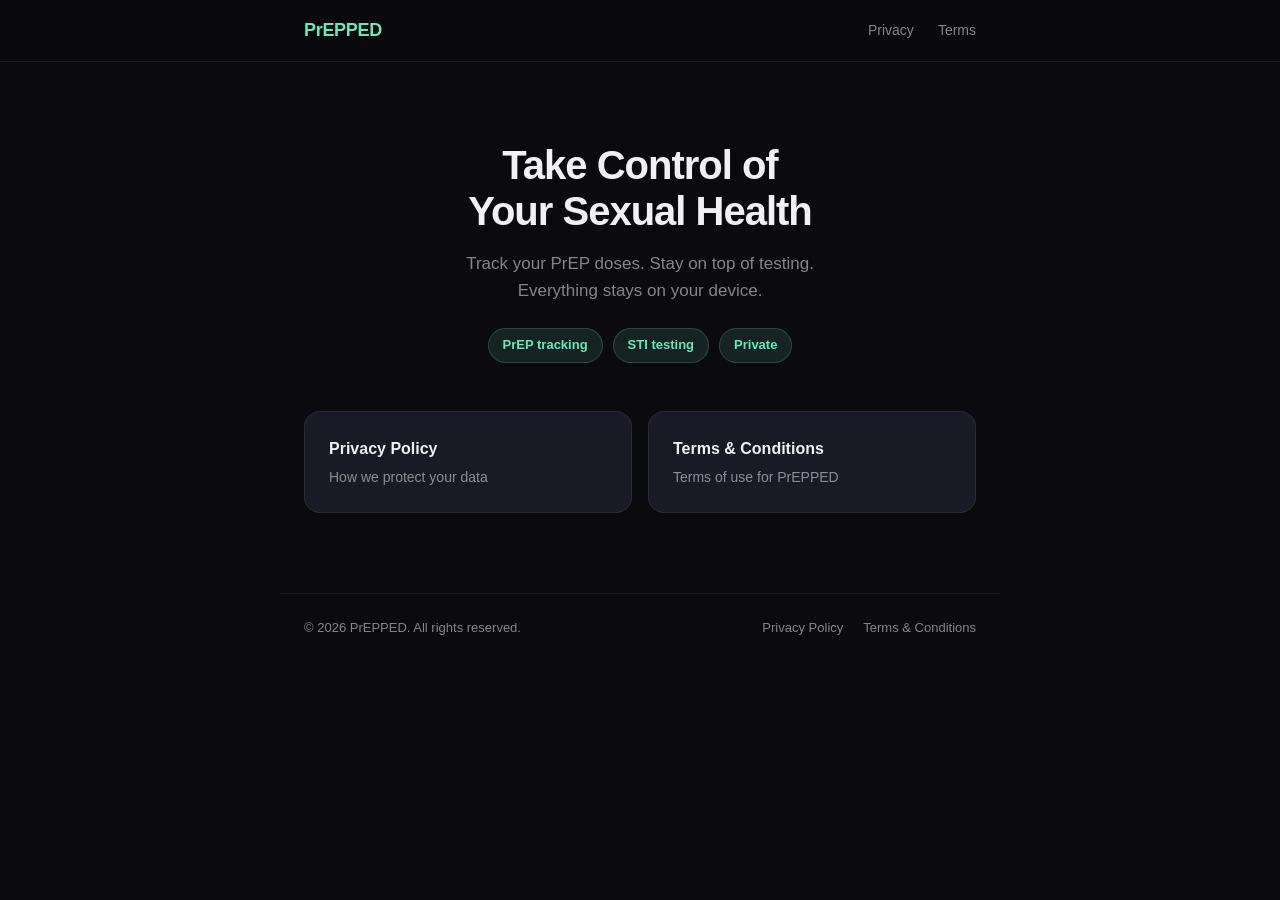
==== index.html @ 8a3d80e8 "Initial website: landing page, privacy policy, and terms Static site for getpreppedapp.com hosted on" ====
<!DOCTYPE html>
<html lang="en">
<head>
    <meta charset="UTF-8">
    <meta name="viewport" content="width=device-width, initial-scale=1.0">
    <title>PrEPPED — Take Control of Your Sexual Health</title>
    <meta name="description" content="PrEPPED helps you track PrEP doses, STI testing, and sexual health — all private, all on your device.">
    <link rel="stylesheet" href="style.css">
</head>
<body>
    <nav>
        <div class="nav-inner">
            <a href="/" class="logo">PrEPPED</a>
            <div class="nav-links">
                <a href="/privacy">Privacy</a>
                <a href="/terms">Terms</a>
            </div>
        </div>
    </nav>

    <main>
        <section class="hero">
            <h1>Take Control of<br>Your Sexual Health</h1>
            <p class="subtitle">Track your PrEP doses. Stay on top of testing. Everything stays on your device.</p>
            <div class="chips">
                <span class="chip">PrEP tracking</span>
                <span class="chip">STI testing</span>
                <span class="chip">Private</span>
            </div>
        </section>

        <section class="links-section">
            <a href="/privacy" class="card-link">
                <h3>Privacy Policy</h3>
                <p>How we protect your data</p>
            </a>
            <a href="/terms" class="card-link">
                <h3>Terms &amp; Conditions</h3>
                <p>Terms of use for PrEPPED</p>
            </a>
        </section>
    </main>

    <footer>
        <p>&copy; 2026 PrEPPED. All rights reserved.</p>
        <div class="footer-links">
            <a href="/privacy">Privacy Policy</a>
            <a href="/terms">Terms &amp; Conditions</a>
        </div>
    </footer>
</body>
</html>
---- style.css ----
* {
    margin: 0;
    padding: 0;
    box-sizing: border-box;
}

:root {
    --bg: #0a0a0f;
    --surface: #12121a;
    --card: #1a1a26;
    --border: rgba(255, 255, 255, 0.08);
    --text: #f0f0f5;
    --text-secondary: rgba(255, 255, 255, 0.5);
    --accent: #6ee7b7;
    --accent-dim: rgba(110, 231, 183, 0.12);
}

body {
    font-family: -apple-system, BlinkMacSystemFont, 'SF Pro Text', 'Helvetica Neue', sans-serif;
    background: var(--bg);
    color: var(--text);
    line-height: 1.6;
    -webkit-font-smoothing: antialiased;
}

/* Nav */
nav {
    position: sticky;
    top: 0;
    background: rgba(10, 10, 15, 0.85);
    backdrop-filter: blur(20px);
    -webkit-backdrop-filter: blur(20px);
    border-bottom: 1px solid var(--border);
    z-index: 100;
}

.nav-inner {
    max-width: 720px;
    margin: 0 auto;
    padding: 16px 24px;
    display: flex;
    align-items: center;
    justify-content: space-between;
}

.logo {
    font-size: 18px;
    font-weight: 700;
    color: var(--accent);
    text-decoration: none;
    letter-spacing: -0.3px;
}

.nav-links {
    display: flex;
    gap: 24px;
}

.nav-links a {
    color: var(--text-secondary);
    text-decoration: none;
    font-size: 14px;
    font-weight: 500;
    transition: color 0.2s;
}

.nav-links a:hover {
    color: var(--text);
}

/* Main */
main {
    max-width: 720px;
    margin: 0 auto;
    padding: 0 24px;
}

/* Hero */
.hero {
    padding: 80px 0 48px;
    text-align: center;
}

.hero h1 {
    font-size: 40px;
    font-weight: 800;
    line-height: 1.15;
    letter-spacing: -1px;
    margin-bottom: 16px;
}

.subtitle {
    font-size: 17px;
    color: var(--text-secondary);
    max-width: 420px;
    margin: 0 auto 24px;
}

.chips {
    display: flex;
    gap: 10px;
    justify-content: center;
    flex-wrap: wrap;
}

.chip {
    font-size: 13px;
    font-weight: 600;
    color: var(--accent);
    background: var(--accent-dim);
    padding: 6px 14px;
    border-radius: 100px;
    border: 1px solid rgba(110, 231, 183, 0.2);
}

/* Links section */
.links-section {
    display: grid;
    grid-template-columns: 1fr 1fr;
    gap: 16px;
    padding-bottom: 80px;
}

.card-link {
    display: block;
    text-decoration: none;
    padding: 24px;
    background: var(--card);
    border: 1px solid var(--border);
    border-radius: 16px;
    transition: border-color 0.2s, transform 0.2s;
}

.card-link:hover {
    border-color: rgba(255, 255, 255, 0.15);
    transform: translateY(-2px);
}

.card-link h3 {
    font-size: 16px;
    font-weight: 700;
    color: var(--text);
    margin-bottom: 4px;
}

.card-link p {
    font-size: 14px;
    color: var(--text-secondary);
}

/* Legal page */
.legal {
    padding: 48px 0 80px;
}

.legal h1 {
    font-size: 32px;
    font-weight: 800;
    margin-bottom: 8px;
    letter-spacing: -0.5px;
}

.legal .effective-date {
    font-size: 14px;
    color: var(--text-secondary);
    margin-bottom: 40px;
}

.legal h2 {
    font-size: 20px;
    font-weight: 700;
    margin-top: 36px;
    margin-bottom: 12px;
    color: var(--text);
}

.legal p, .legal li {
    color: var(--text-secondary);
    font-size: 15px;
    line-height: 1.7;
    margin-bottom: 12px;
}

.legal ul {
    padding-left: 20px;
    margin-bottom: 12px;
}

.legal li {
    margin-bottom: 6px;
}

.legal a {
    color: var(--accent);
    text-decoration: none;
}

.legal a:hover {
    text-decoration: underline;
}

/* Footer */
footer {
    max-width: 720px;
    margin: 0 auto;
    padding: 24px;
    border-top: 1px solid var(--border);
    display: flex;
    justify-content: space-between;
    align-items: center;
    flex-wrap: wrap;
    gap: 12px;
}

footer p {
    font-size: 13px;
    color: var(--text-secondary);
}

.footer-links {
    display: flex;
    gap: 20px;
}

.footer-links a {
    font-size: 13px;
    color: var(--text-secondary);
    text-decoration: none;
}

.footer-links a:hover {
    color: var(--text);
}

@media (max-width: 520px) {
    .hero h1 {
        font-size: 28px;
    }

    .links-section {
        grid-template-columns: 1fr;
    }

    footer {
        flex-direction: column;
        text-align: center;
    }
}
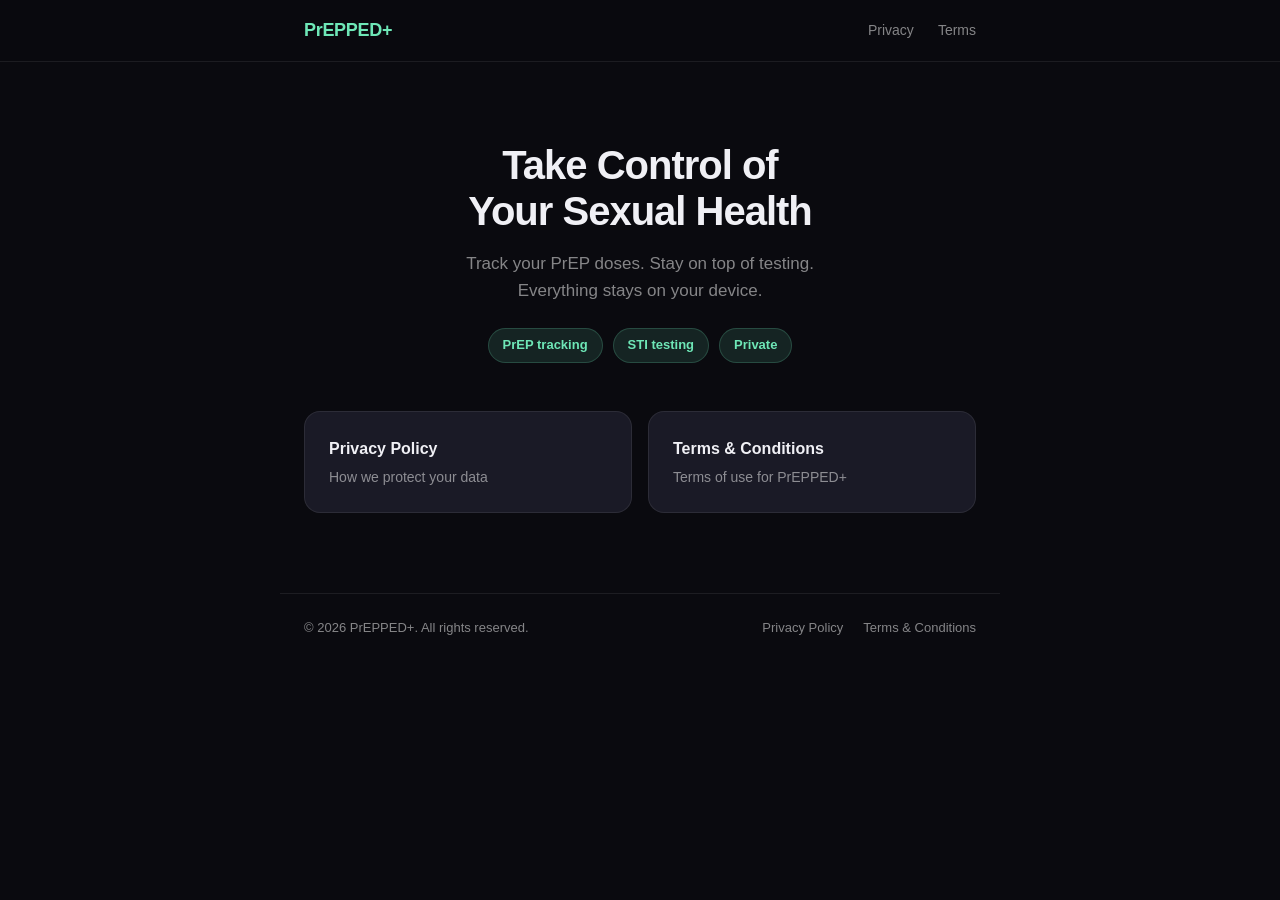
==== commit 025a69c2: "Rename to PrEPPED+, add anonymous partner notifications to privacy policy - Rename all instances of " ====
--- a/index.html
+++ b/index.html
@@ -3,17 +3,17 @@
 <head>
     <meta charset="UTF-8">
     <meta name="viewport" content="width=device-width, initial-scale=1.0">
-    <title>PrEPPED — Take Control of Your Sexual Health</title>
-    <meta name="description" content="PrEPPED helps you track PrEP doses, STI testing, and sexual health — all private, all on your device.">
+    <title>PrEPPED+ — Take Control of Your Sexual Health</title>
+    <meta name="description" content="PrEPPED+ helps you track PrEP doses, STI testing, and sexual health — all private, all on your device.">
     <link rel="stylesheet" href="style.css">
 </head>
 <body>
     <nav>
         <div class="nav-inner">
-            <a href="/" class="logo">PrEPPED</a>
+            <a href="/" class="logo">PrEPPED+</a>
             <div class="nav-links">
-                <a href="/privacy">Privacy</a>
-                <a href="/terms">Terms</a>
+                <a href="/privacy.html">Privacy</a>
+                <a href="/terms.html">Terms</a>
             </div>
         </div>
     </nav>
@@ -30,22 +30,22 @@
         </section>
 
         <section class="links-section">
-            <a href="/privacy" class="card-link">
+            <a href="/privacy.html" class="card-link">
                 <h3>Privacy Policy</h3>
                 <p>How we protect your data</p>
             </a>
-            <a href="/terms" class="card-link">
+            <a href="/terms.html" class="card-link">
                 <h3>Terms &amp; Conditions</h3>
-                <p>Terms of use for PrEPPED</p>
+                <p>Terms of use for PrEPPED+</p>
             </a>
         </section>
     </main>
 
     <footer>
-        <p>&copy; 2026 PrEPPED. All rights reserved.</p>
+        <p>&copy; 2026 PrEPPED+. All rights reserved.</p>
         <div class="footer-links">
-            <a href="/privacy">Privacy Policy</a>
-            <a href="/terms">Terms &amp; Conditions</a>
+            <a href="/privacy.html">Privacy Policy</a>
+            <a href="/terms.html">Terms &amp; Conditions</a>
         </div>
     </footer>
 </body>
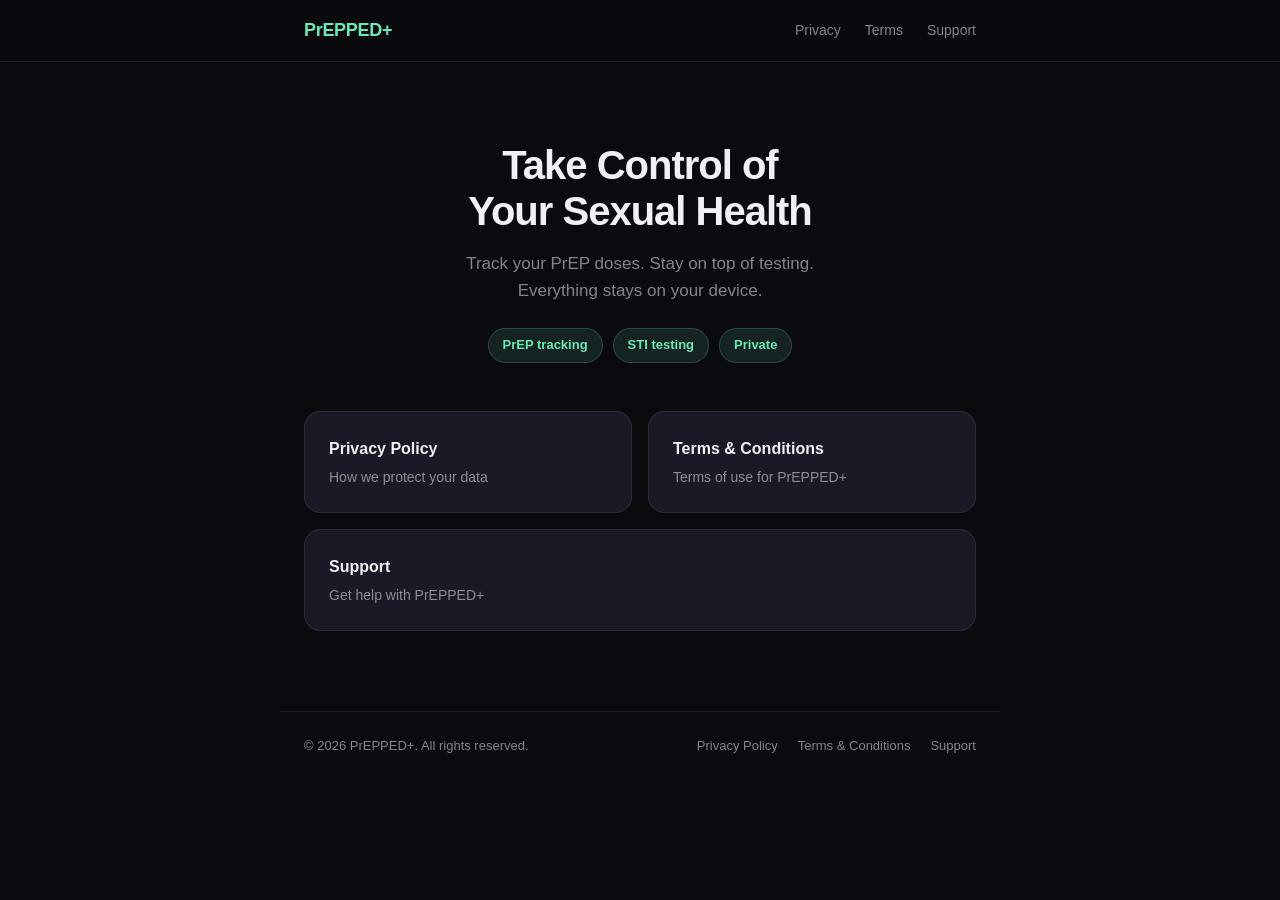
==== commit 890b86cb: "Add support page" ====
--- a/index.html
+++ b/index.html
@@ -14,6 +14,7 @@
             <div class="nav-links">
                 <a href="/privacy.html">Privacy</a>
                 <a href="/terms.html">Terms</a>
+                <a href="/support.html">Support</a>
             </div>
         </div>
     </nav>
@@ -38,6 +39,10 @@
                 <h3>Terms &amp; Conditions</h3>
                 <p>Terms of use for PrEPPED+</p>
             </a>
+            <a href="/support.html" class="card-link">
+                <h3>Support</h3>
+                <p>Get help with PrEPPED+</p>
+            </a>
         </section>
     </main>
 
@@ -46,6 +51,7 @@
         <div class="footer-links">
             <a href="/privacy.html">Privacy Policy</a>
             <a href="/terms.html">Terms &amp; Conditions</a>
+            <a href="/support.html">Support</a>
         </div>
     </footer>
 </body>
--- a/style.css
+++ b/style.css
@@ -199,6 +199,14 @@
     text-decoration: underline;
 }
 
+.legal h3.faq-question {
+    font-size: 16px;
+    font-weight: 700;
+    color: var(--text);
+    margin-top: 24px;
+    margin-bottom: 8px;
+}
+
 /* Footer */
 footer {
     max-width: 720px;
@@ -232,6 +240,10 @@
     color: var(--text);
 }
 
+.links-section .card-link:last-child:nth-child(odd) {
+    grid-column: 1 / -1;
+}
+
 @media (max-width: 520px) {
     .hero h1 {
         font-size: 28px;
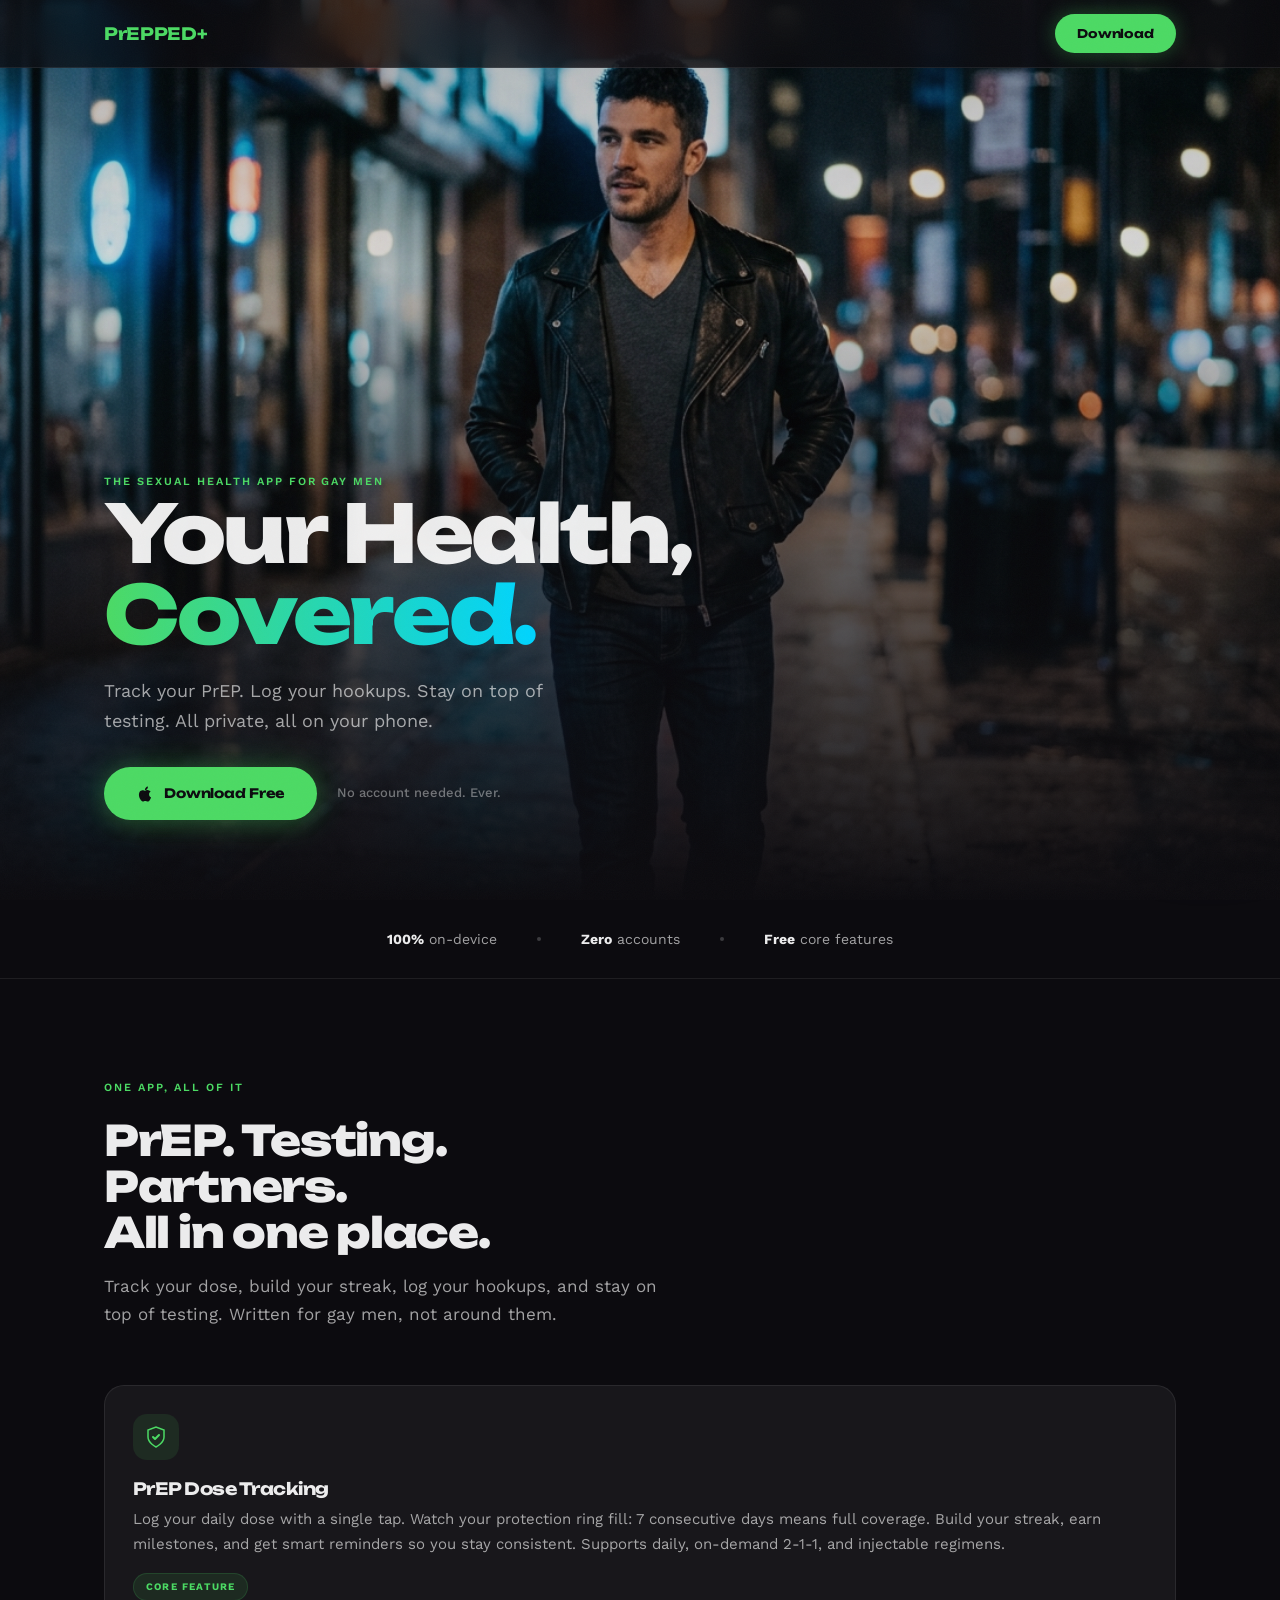
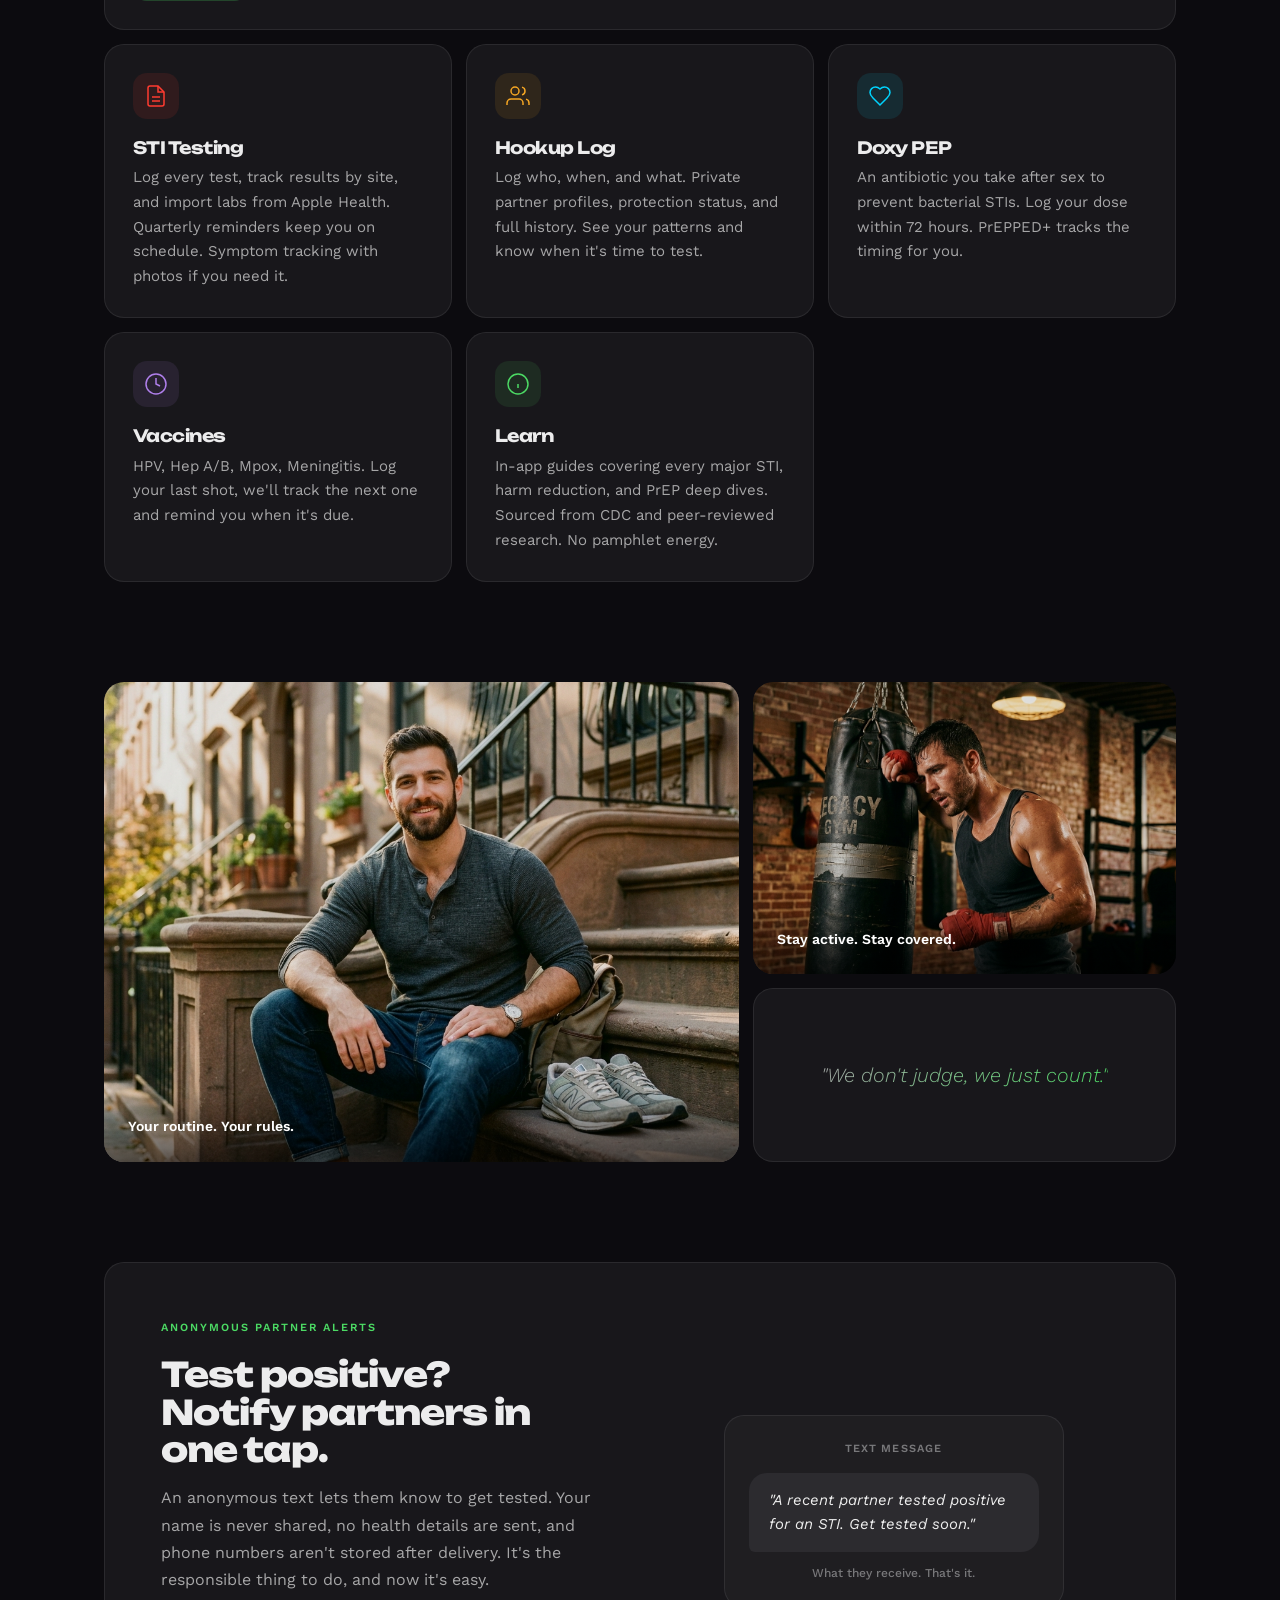
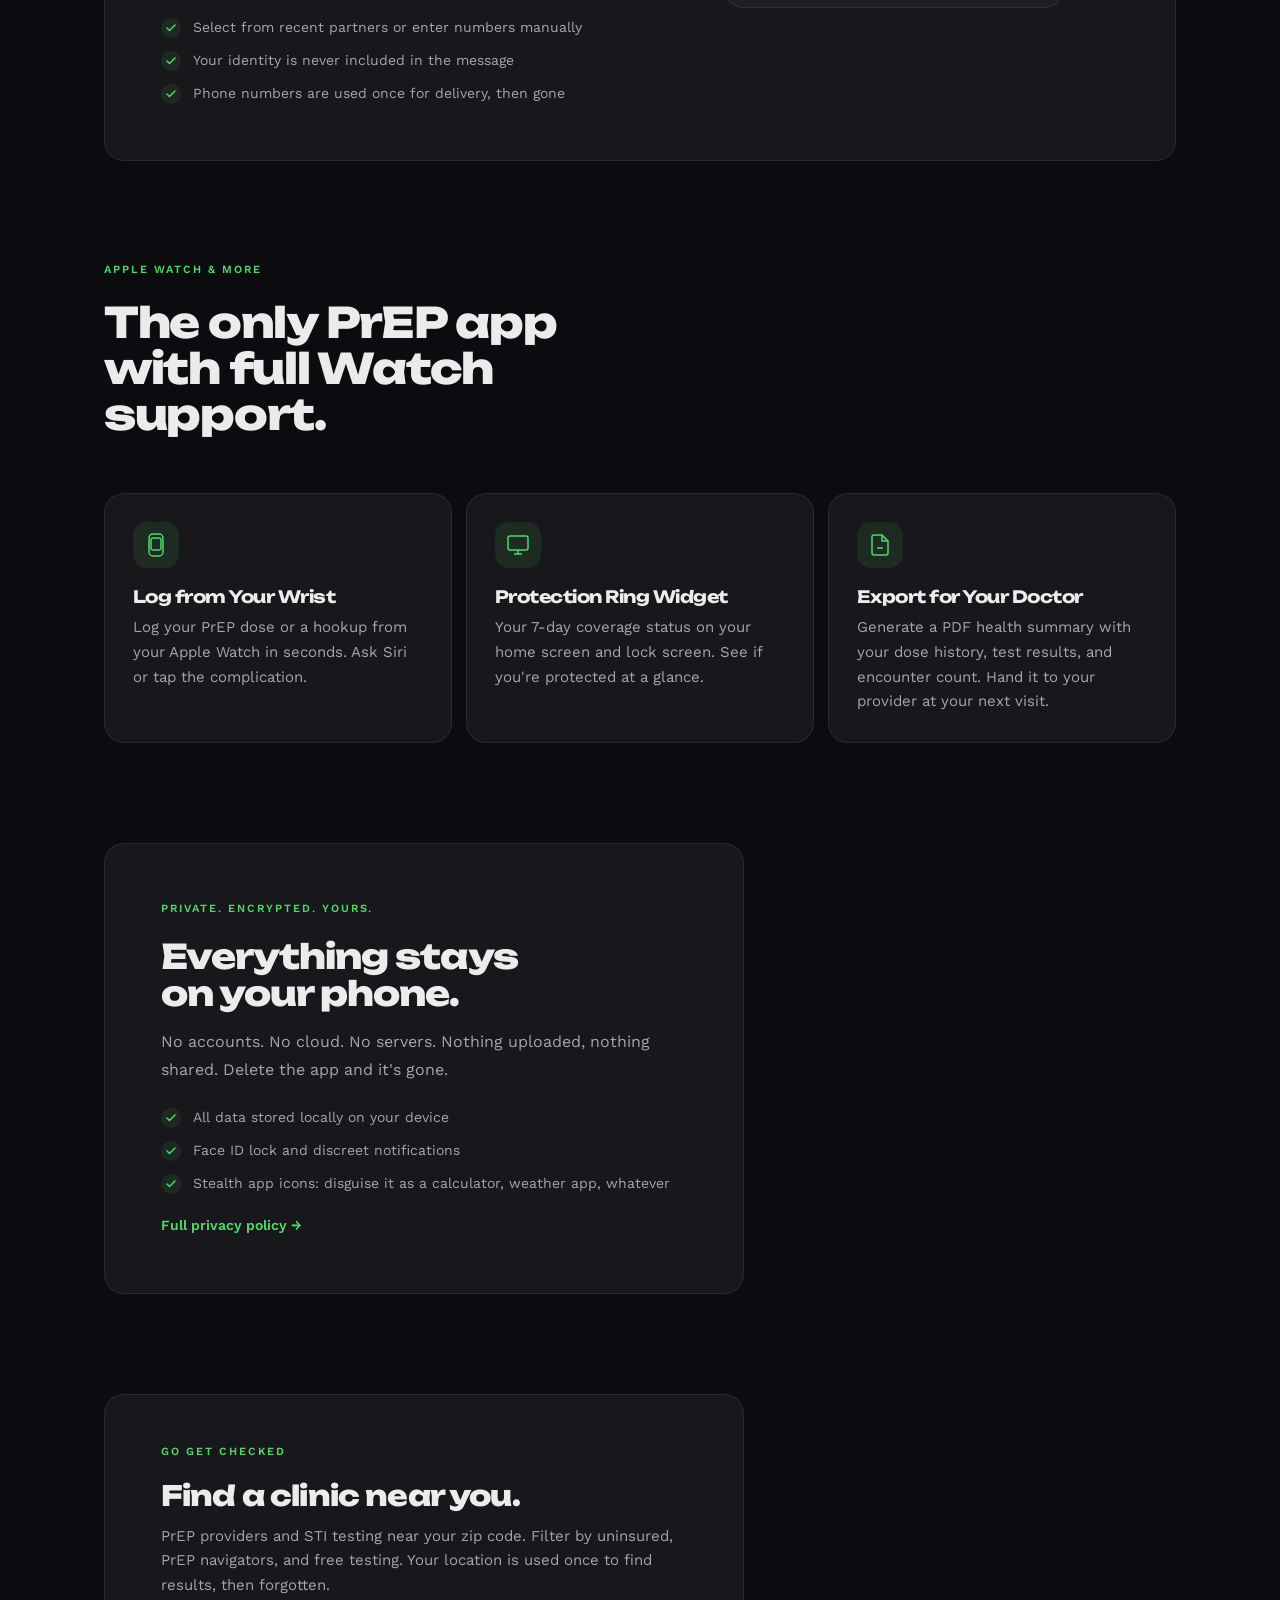
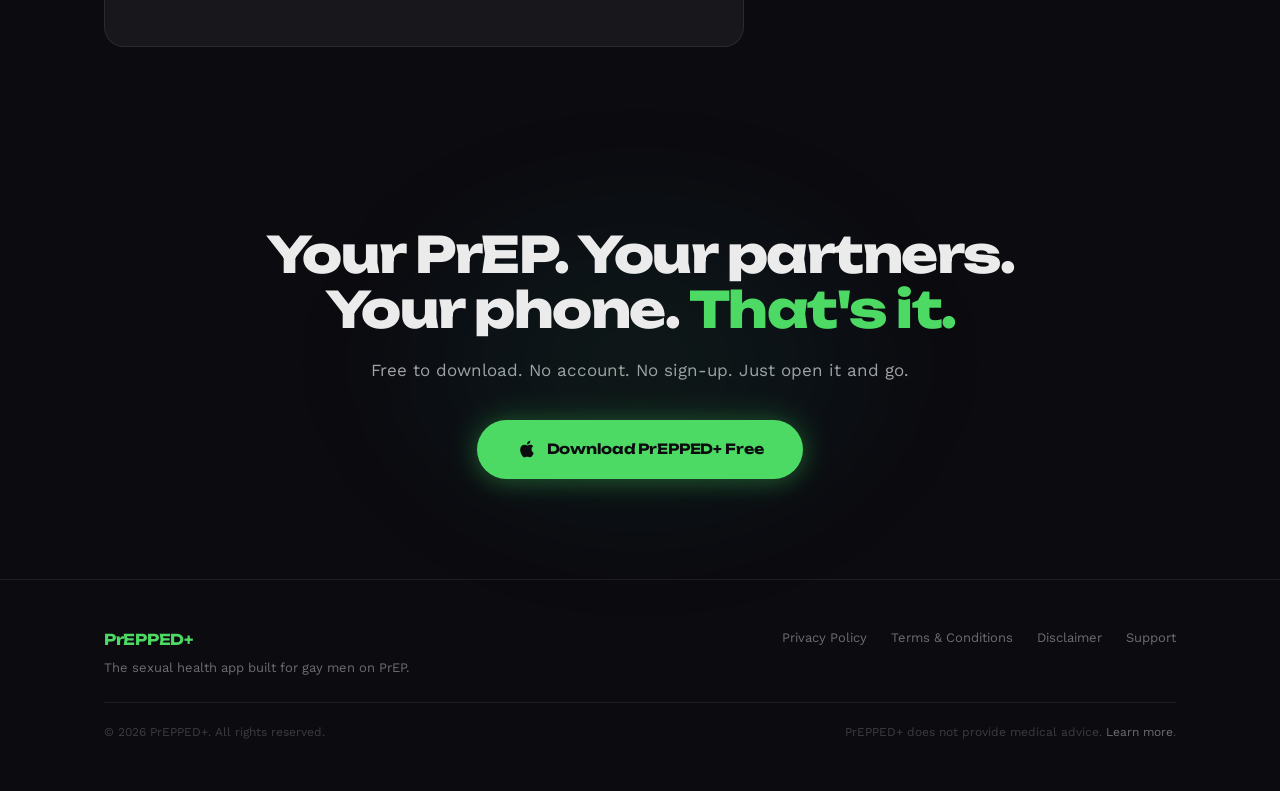
==== commit 4f42521e: "Redesign website with editorial layout, hero imagery, and visual effects - Full-bleed hero with gene" ====
--- a/index.html
+++ b/index.html
@@ -3,56 +3,311 @@
 <head>
     <meta charset="UTF-8">
     <meta name="viewport" content="width=device-width, initial-scale=1.0">
-    <title>PrEPPED+ — Take Control of Your Sexual Health</title>
-    <meta name="description" content="PrEPPED+ helps you track PrEP doses, STI testing, and sexual health — all private, all on your device.">
+    <title>PrEPPED+ — Your Health, Covered</title>
+    <meta name="description" content="PrEPPED+ is the sexual health app built for gay men. Track your PrEP, log your hookups, get tested on schedule. All private, all on your phone.">
+    <meta name="theme-color" content="#0F0E11">
+    <link rel="preconnect" href="https://fonts.googleapis.com">
+    <link rel="preconnect" href="https://fonts.gstatic.com" crossorigin>
+    <link href="https://fonts.googleapis.com/css2?family=Unbounded:wght@400;700;800&family=Work+Sans:ital,wght@0,300;0,400;0,500;0,600;0,700;1,400&display=swap" rel="stylesheet">
     <link rel="stylesheet" href="style.css">
 </head>
 <body>
+
     <nav>
         <div class="nav-inner">
             <a href="/" class="logo">PrEPPED+</a>
-            <div class="nav-links">
-                <a href="/privacy.html">Privacy</a>
-                <a href="/terms.html">Terms</a>
-                <a href="/support.html">Support</a>
-            </div>
+            <a href="#" class="nav-cta">Download</a>
+            <button class="mobile-menu-btn" aria-label="Menu">
+                <span></span><span></span>
+            </button>
         </div>
     </nav>
 
+    <!-- Ambient orbs -->
+    <div class="orb orb--1"></div>
+    <div class="orb orb--2"></div>
+    <div class="orb orb--3"></div>
+
     <main>
+
+        <!-- ====== HERO: Full-bleed photo with overlay ====== -->
         <section class="hero">
-            <h1>Take Control of<br>Your Sexual Health</h1>
-            <p class="subtitle">Track your PrEP doses. Stay on top of testing. Everything stays on your device.</p>
-            <div class="chips">
-                <span class="chip">PrEP tracking</span>
-                <span class="chip">STI testing</span>
-                <span class="chip">Private</span>
-            </div>
-        </section>
-
-        <section class="links-section">
-            <a href="/privacy.html" class="card-link">
-                <h3>Privacy Policy</h3>
-                <p>How we protect your data</p>
+            <div class="hero-photo">
+                <img src="images/hero-3.jpg" alt="Man walking confidently through the city at night" fetchpriority="high">
+            </div>
+            <div class="hero-overlay"></div>
+            <div class="hero-content" data-hero>
+                <span class="hero-eyebrow">THE SEXUAL HEALTH APP FOR GAY MEN</span>
+                <h1>Your Health,<br><span class="accent">Covered.</span></h1>
+                <p class="hero-sub">Track your PrEP. Log your hookups. Stay on top of testing. All private, all on your phone.</p>
+                <div class="hero-actions">
+                    <a href="#" class="btn-primary">
+                        <svg width="18" height="18" viewBox="0 0 24 24" fill="currentColor"><path d="M18.71 19.5c-.83 1.24-1.71 2.45-3.05 2.47-1.34.03-1.77-.79-3.29-.79-1.53 0-2 .77-3.27.82-1.31.05-2.3-1.32-3.14-2.53C4.25 17 2.94 12.45 4.7 9.39c.87-1.52 2.43-2.48 4.12-2.51 1.28-.02 2.5.87 3.29.87.78 0 2.26-1.07 3.8-.91.65.03 2.47.26 3.64 1.98-.09.06-2.17 1.28-2.15 3.81.03 3.02 2.65 4.03 2.68 4.04-.03.07-.42 1.44-1.38 2.83M13 3.5c.73-.83 1.94-1.46 2.94-1.5.13 1.17-.34 2.35-1.04 3.19-.69.85-1.83 1.51-2.95 1.42-.15-1.15.41-2.35 1.05-3.11z"/></svg>
+                        Download Free
+                    </a>
+                    <span class="hero-note">No account needed. Ever.</span>
+                </div>
+            </div>
+        </section>
+
+        <!-- ====== TRUST STRIP ====== -->
+        <section class="trust-strip" data-animate>
+            <div class="trust-inner">
+                <div class="trust-item">
+                    <strong>100%</strong> on-device
+                </div>
+                <div class="trust-sep"></div>
+                <div class="trust-item">
+                    <strong>Zero</strong> accounts
+                </div>
+                <div class="trust-sep"></div>
+                <div class="trust-item">
+                    <strong>Free</strong> core features
+                </div>
+            </div>
+        </section>
+
+        <!-- ====== FEATURES OVERVIEW ====== -->
+        <section class="features" data-animate>
+            <div class="section-intro">
+                <span class="eyebrow">ONE APP, ALL OF IT</span>
+                <h2>PrEP. Testing. Partners.<br>All in one place.</h2>
+                <p>Track your dose, build your streak, log your hookups, and stay on top of testing. Written for gay men, not around them.</p>
+            </div>
+            <div class="feature-grid">
+                <div class="f-card f-card--hero" data-animate>
+                    <div class="f-icon" style="--c: var(--green)">
+                        <svg width="24" height="24" viewBox="0 0 24 24" fill="none" stroke="currentColor" stroke-width="1.5"><path d="M12 22s8-4 8-10V5l-8-3-8 3v7c0 6 8 10 8 10z"/><path d="M9 12l2 2 4-4" stroke-width="2" stroke-linecap="round" stroke-linejoin="round"/></svg>
+                    </div>
+                    <h3>PrEP Dose Tracking</h3>
+                    <p>Log your daily dose with a single tap. Watch your protection ring fill: 7 consecutive days means full coverage. Build your streak, earn milestones, and get smart reminders so you stay consistent. Supports daily, on-demand 2-1-1, and injectable regimens.</p>
+                    <span class="f-badge">Core Feature</span>
+                </div>
+                <div class="f-card" data-animate>
+                    <div class="f-icon" style="--c: var(--red)">
+                        <svg width="24" height="24" viewBox="0 0 24 24" fill="none" stroke="currentColor" stroke-width="1.5"><path d="M14 2H6a2 2 0 0 0-2 2v16a2 2 0 0 0 2 2h12a2 2 0 0 0 2-2V8z"/><polyline points="14 2 14 8 20 8"/><line x1="16" y1="13" x2="8" y2="13"/><line x1="16" y1="17" x2="8" y2="17"/></svg>
+                    </div>
+                    <h3>STI Testing</h3>
+                    <p>Log every test, track results by site, and import labs from Apple Health. Quarterly reminders keep you on schedule. Symptom tracking with photos if you need it.</p>
+                </div>
+                <div class="f-card" data-animate>
+                    <div class="f-icon" style="--c: var(--amber)">
+                        <svg width="24" height="24" viewBox="0 0 24 24" fill="none" stroke="currentColor" stroke-width="1.5"><path d="M17 21v-2a4 4 0 0 0-4-4H5a4 4 0 0 0-4 4v2"/><circle cx="9" cy="7" r="4"/><path d="M23 21v-2a4 4 0 0 0-3-3.87"/><path d="M16 3.13a4 4 0 0 1 0 7.75"/></svg>
+                    </div>
+                    <h3>Hookup Log</h3>
+                    <p>Log who, when, and what. Private partner profiles, protection status, and full history. See your patterns and know when it's time to test.</p>
+                </div>
+                <div class="f-card" data-animate>
+                    <div class="f-icon" style="--c: var(--cyan)">
+                        <svg width="24" height="24" viewBox="0 0 24 24" fill="none" stroke="currentColor" stroke-width="1.5"><path d="M19 14c1.49-1.46 3-3.21 3-5.5A5.5 5.5 0 0 0 16.5 3c-1.76 0-3 .5-4.5 2-1.5-1.5-2.74-2-4.5-2A5.5 5.5 0 0 0 2 8.5c0 2.3 1.5 4.05 3 5.5l7 7Z"/></svg>
+                    </div>
+                    <h3>Doxy PEP</h3>
+                    <p>An antibiotic you take after sex to prevent bacterial STIs. Log your dose within 72 hours. PrEPPED+ tracks the timing for you.</p>
+                </div>
+                <div class="f-card" data-animate>
+                    <div class="f-icon" style="--c: var(--purple)">
+                        <svg width="24" height="24" viewBox="0 0 24 24" fill="none" stroke="currentColor" stroke-width="1.5"><circle cx="12" cy="12" r="10"/><path d="M12 6v6l4 2"/></svg>
+                    </div>
+                    <h3>Vaccines</h3>
+                    <p>HPV, Hep A/B, Mpox, Meningitis. Log your last shot, we'll track the next one and remind you when it's due.</p>
+                </div>
+                <div class="f-card" data-animate>
+                    <div class="f-icon" style="--c: var(--green)">
+                        <svg width="24" height="24" viewBox="0 0 24 24" fill="none" stroke="currentColor" stroke-width="1.5"><circle cx="12" cy="12" r="10"/><path d="M12 16v-4"/><path d="M12 8h.01"/></svg>
+                    </div>
+                    <h3>Learn</h3>
+                    <p>In-app guides covering every major STI, harm reduction, and PrEP deep dives. Sourced from CDC and peer-reviewed research. No pamphlet energy.</p>
+                </div>
+            </div>
+        </section>
+
+        <!-- ====== LIFESTYLE EDITORIAL BREAK ====== -->
+        <section class="editorial" data-animate>
+            <div class="editorial-grid">
+                <div class="editorial-photo editorial-photo--tall">
+                    <img src="images/hero-1.jpg" alt="Man sitting on brownstone steps in morning light" loading="lazy">
+                    <div class="editorial-caption">Your routine. Your rules.</div>
+                </div>
+                <div class="editorial-photo">
+                    <img src="images/hero-2.jpg" alt="Man training at a boxing gym" loading="lazy">
+                    <div class="editorial-caption">Stay active. Stay covered.</div>
+                </div>
+                <div class="editorial-pull">
+                    <blockquote>"We don't judge, we just count."</blockquote>
+                </div>
+            </div>
+        </section>
+
+        <!-- ====== PARTNER NOTIFICATIONS ====== -->
+        <section class="spotlight" data-animate>
+            <div class="spotlight-inner">
+                <div class="spotlight-text">
+                    <span class="eyebrow">ANONYMOUS PARTNER ALERTS</span>
+                    <h2>Test positive?<br>Notify partners in one tap.</h2>
+                    <p>An anonymous text lets them know to get tested. Your name is never shared, no health details are sent, and phone numbers aren't stored after delivery. It's the responsible thing to do, and now it's easy.</p>
+                    <ul class="check-list">
+                        <li>Select from recent partners or enter numbers manually</li>
+                        <li>Your identity is never included in the message</li>
+                        <li>Phone numbers are used once for delivery, then gone</li>
+                    </ul>
+                </div>
+                <div class="spotlight-visual">
+                    <div class="sms-mock">
+                        <div class="sms-header">Text Message</div>
+                        <div class="sms-bubble">
+                            "A recent partner tested positive for an STI. Get tested soon."
+                        </div>
+                        <div class="sms-footer">What they receive. That's it.</div>
+                    </div>
+                </div>
+            </div>
+        </section>
+
+
+        <!-- ====== APPLE WATCH + MORE ====== -->
+        <section class="extras" data-animate>
+            <div class="section-intro">
+                <span class="eyebrow">APPLE WATCH & MORE</span>
+                <h2>The only PrEP app<br>with full Watch support.</h2>
+            </div>
+            <div class="extras-grid">
+                <div class="f-card" data-animate>
+                    <div class="f-icon" style="--c: var(--green)">
+                        <svg width="24" height="24" viewBox="0 0 24 24" fill="none" stroke="currentColor" stroke-width="1.5"><rect x="5" y="1" width="14" height="22" rx="4"/><rect x="7" y="5" width="10" height="12" rx="2"/></svg>
+                    </div>
+                    <h3>Log from Your Wrist</h3>
+                    <p>Log your PrEP dose or a hookup from your Apple Watch in seconds. Ask Siri or tap the complication.</p>
+                </div>
+                <div class="f-card" data-animate>
+                    <div class="f-icon" style="--c: var(--green)">
+                        <svg width="24" height="24" viewBox="0 0 24 24" fill="none" stroke="currentColor" stroke-width="1.5"><rect x="2" y="3" width="20" height="14" rx="2"/><line x1="8" y1="21" x2="16" y2="21"/><line x1="12" y1="17" x2="12" y2="21"/></svg>
+                    </div>
+                    <h3>Protection Ring Widget</h3>
+                    <p>Your 7-day coverage status on your home screen and lock screen. See if you're protected at a glance.</p>
+                </div>
+                <div class="f-card" data-animate>
+                    <div class="f-icon" style="--c: var(--green)">
+                        <svg width="24" height="24" viewBox="0 0 24 24" fill="none" stroke="currentColor" stroke-width="1.5"><path d="M14 2H6a2 2 0 0 0-2 2v16a2 2 0 0 0 2 2h12a2 2 0 0 0 2-2V8z"/><polyline points="14 2 14 8 20 8"/><path d="M9 15h6"/></svg>
+                    </div>
+                    <h3>Export for Your Doctor</h3>
+                    <p>Generate a PDF health summary with your dose history, test results, and encounter count. Hand it to your provider at your next visit.</p>
+                </div>
+            </div>
+        </section>
+
+        <!-- ====== PRIVACY (compact) ====== -->
+        <section class="privacy" data-animate>
+            <div class="privacy-inner">
+                <div class="privacy-text">
+                    <span class="eyebrow">PRIVATE. ENCRYPTED. YOURS.</span>
+                    <h2>Everything stays<br>on your phone.</h2>
+                    <p>No accounts. No cloud. No servers. Nothing uploaded, nothing shared. Delete the app and it's gone.</p>
+                    <ul class="check-list">
+                        <li>All data stored locally on your device</li>
+                        <li>Face ID lock and discreet notifications</li>
+                        <li>Stealth app icons: disguise it as a calculator, weather app, whatever</li>
+                    </ul>
+                    <a href="/privacy.html" class="text-link">Full privacy policy &rarr;</a>
+                </div>
+            </div>
+        </section>
+
+        <!-- ====== FIND CARE ====== -->
+        <section class="find-care" data-animate>
+            <div class="find-care-inner">
+                <span class="eyebrow">GO GET CHECKED</span>
+                <h2>Find a clinic near you.</h2>
+                <p>PrEP providers and STI testing near your zip code. Filter by uninsured, PrEP navigators, and free testing. Your location is used once to find results, then forgotten.</p>
+            </div>
+        </section>
+
+        <!-- ====== FINAL CTA ====== -->
+        <section class="cta" data-animate>
+            <h2>Your PrEP. Your partners.<br>Your phone. <span class="accent">That's it.</span></h2>
+            <p>Free to download. No account. No sign-up. Just open it and go.</p>
+            <a href="#" class="btn-primary btn-large">
+                <svg width="20" height="20" viewBox="0 0 24 24" fill="currentColor"><path d="M18.71 19.5c-.83 1.24-1.71 2.45-3.05 2.47-1.34.03-1.77-.79-3.29-.79-1.53 0-2 .77-3.27.82-1.31.05-2.3-1.32-3.14-2.53C4.25 17 2.94 12.45 4.7 9.39c.87-1.52 2.43-2.48 4.12-2.51 1.28-.02 2.5.87 3.29.87.78 0 2.26-1.07 3.8-.91.65.03 2.47.26 3.64 1.98-.09.06-2.17 1.28-2.15 3.81.03 3.02 2.65 4.03 2.68 4.04-.03.07-.42 1.44-1.38 2.83M13 3.5c.73-.83 1.94-1.46 2.94-1.5.13 1.17-.34 2.35-1.04 3.19-.69.85-1.83 1.51-2.95 1.42-.15-1.15.41-2.35 1.05-3.11z"/></svg>
+                Download PrEPPED+ Free
             </a>
-            <a href="/terms.html" class="card-link">
-                <h3>Terms &amp; Conditions</h3>
-                <p>Terms of use for PrEPPED+</p>
-            </a>
-            <a href="/support.html" class="card-link">
-                <h3>Support</h3>
-                <p>Get help with PrEPPED+</p>
-            </a>
-        </section>
+        </section>
+
     </main>
 
     <footer>
-        <p>&copy; 2026 PrEPPED+. All rights reserved.</p>
-        <div class="footer-links">
-            <a href="/privacy.html">Privacy Policy</a>
-            <a href="/terms.html">Terms &amp; Conditions</a>
-            <a href="/support.html">Support</a>
+        <div class="footer-inner">
+            <div class="footer-brand">
+                <span class="logo">PrEPPED+</span>
+                <p>The sexual health app built for gay men on PrEP.</p>
+            </div>
+            <div class="footer-links">
+                <a href="/privacy.html">Privacy Policy</a>
+                <a href="/terms.html">Terms &amp; Conditions</a>
+                <a href="/disclaimer.html">Disclaimer</a>
+                <a href="/support.html">Support</a>
+            </div>
+            <div class="footer-legal">
+                <p>&copy; 2026 PrEPPED+. All rights reserved.</p>
+                <p>PrEPPED+ does not provide medical advice. <a href="/disclaimer.html">Learn more</a>.</p>
+            </div>
         </div>
     </footer>
+
+    <script>
+    // Scroll animations
+    const io = new IntersectionObserver((entries) => {
+        entries.forEach(e => {
+            if (e.isIntersecting) { e.target.classList.add('visible'); io.unobserve(e.target); }
+        });
+    }, { threshold: 0.08, rootMargin: '0px 0px -60px 0px' });
+    document.querySelectorAll('[data-animate]').forEach(el => io.observe(el));
+
+    // Hero stagger entrance
+    window.addEventListener('load', () => document.body.classList.add('loaded'));
+
+    // Hero parallax on mouse move
+    const heroPhoto = document.querySelector('.hero-photo img');
+    const hero = document.querySelector('.hero');
+    if (hero && heroPhoto) {
+        hero.addEventListener('mousemove', (e) => {
+            const rect = hero.getBoundingClientRect();
+            const x = (e.clientX - rect.left) / rect.width - 0.5;
+            const y = (e.clientY - rect.top) / rect.height - 0.5;
+            heroPhoto.style.transform = `scale(1.05) translate(${x * -15}px, ${y * -10}px)`;
+        });
+        hero.addEventListener('mouseleave', () => {
+            heroPhoto.style.transform = '';
+        });
+    }
+
+    // Card tilt on hover
+    document.querySelectorAll('.f-card').forEach(card => {
+        card.addEventListener('mousemove', (e) => {
+            const rect = card.getBoundingClientRect();
+            const x = (e.clientX - rect.left) / rect.width - 0.5;
+            const y = (e.clientY - rect.top) / rect.height - 0.5;
+            card.style.transform = `translateY(-4px) perspective(800px) rotateY(${x * 5}deg) rotateX(${-y * 5}deg)`;
+        });
+        card.addEventListener('mouseleave', () => {
+            card.style.transform = '';
+        });
+    });
+
+    // Parallax orbs on scroll
+    window.addEventListener('scroll', () => {
+        const s = window.scrollY;
+        document.querySelectorAll('.orb').forEach((orb, i) => {
+            const speed = 0.03 + i * 0.015;
+            orb.style.transform = `translateY(${s * speed}px)`;
+        });
+    }, { passive: true });
+
+    // Nav background darken on scroll
+    const nav = document.querySelector('nav');
+    window.addEventListener('scroll', () => {
+        nav.style.background = window.scrollY > 100
+            ? 'rgba(12,11,15,0.92)'
+            : 'rgba(12,11,15,0.75)';
+    }, { passive: true });
+    </script>
 </body>
 </html>
--- a/style.css
+++ b/style.css
@@ -1,260 +1,1115 @@
-* {
-    margin: 0;
-    padding: 0;
-    box-sizing: border-box;
-}
+/* ======================================================
+   PrEPPED+ — Lifestyle editorial design
+   Fonts: Unbounded (brand) + Work Sans (body)
+   Approach: Photo-forward, warm dark, magazine feel
+   ====================================================== */
+
+*, *::before, *::after { margin: 0; padding: 0; box-sizing: border-box; }
 
 :root {
-    --bg: #0a0a0f;
-    --surface: #12121a;
-    --card: #1a1a26;
-    --border: rgba(255, 255, 255, 0.08);
-    --text: #f0f0f5;
-    --text-secondary: rgba(255, 255, 255, 0.5);
-    --accent: #6ee7b7;
-    --accent-dim: rgba(110, 231, 183, 0.12);
-}
+    /* Palette — warm dark, not tech-cold */
+    --bg: #0c0b0f;
+    --bg-warm: #110f14;
+    --surface: rgba(255,255,255,0.04);
+    --card: rgba(255,255,255,0.05);
+    --card-hover: rgba(255,255,255,0.08);
+    --border: rgba(255,255,255,0.08);
+    --border-hover: rgba(255,255,255,0.14);
+
+    /* Text */
+    --t1: rgba(255,255,255,0.92);
+    --t2: rgba(255,255,255,0.62);
+    --t3: rgba(255,255,255,0.40);
+    --t4: rgba(255,255,255,0.20);
+
+    /* Accents */
+    --green: #4CDA64;
+    --green-dim: rgba(76,218,100,0.10);
+    --cyan: #00D4FF;
+    --red: #FF3B30;
+    --amber: #F5A623;
+    --orange: #FF9900;
+    --purple: #AF7FEA;
+
+    /* Layout */
+    --max: 1120px;
+    --gutter: 24px;
+    --radius: 20px;
+    --radius-sm: 14px;
+}
+
+html { scroll-behavior: smooth; }
 
 body {
-    font-family: -apple-system, BlinkMacSystemFont, 'SF Pro Text', 'Helvetica Neue', sans-serif;
+    font-family: 'Work Sans', -apple-system, sans-serif;
     background: var(--bg);
-    color: var(--text);
+    color: var(--t1);
     line-height: 1.6;
     -webkit-font-smoothing: antialiased;
-}
-
-/* Nav */
+    overflow-x: hidden;
+}
+
+/* Noise grain overlay for tactile depth */
+body::after {
+    content: '';
+    position: fixed;
+    inset: 0;
+    pointer-events: none;
+    z-index: 9999;
+    opacity: 0.025;
+    background-image: url("data:image/svg+xml,%3Csvg viewBox='0 0 256 256' xmlns='http://www.w3.org/2000/svg'%3E%3Cfilter id='n'%3E%3CfeTurbulence type='fractalNoise' baseFrequency='0.9' numOctaves='4' stitchTiles='stitch'/%3E%3C/filter%3E%3Crect width='100%25' height='100%25' filter='url(%23n)'/%3E%3C/svg%3E");
+    background-repeat: repeat;
+    background-size: 256px;
+}
+
+/* Floating ambient orbs */
+.orb {
+    position: fixed;
+    border-radius: 50%;
+    filter: blur(80px);
+    pointer-events: none;
+    z-index: -1;
+    opacity: 0;
+    animation: orb-fade-in 2s ease forwards;
+}
+.orb--1 {
+    width: 500px; height: 500px;
+    background: radial-gradient(circle, rgba(76,218,100,0.08), transparent 70%);
+    top: 20%; left: -10%;
+    animation: orb-drift-1 25s ease-in-out infinite, orb-fade-in 2s ease forwards;
+}
+.orb--2 {
+    width: 400px; height: 400px;
+    background: radial-gradient(circle, rgba(0,212,255,0.06), transparent 70%);
+    top: 50%; right: -10%;
+    animation: orb-drift-2 30s ease-in-out infinite, orb-fade-in 2s ease forwards;
+    animation-delay: 0.5s;
+}
+.orb--3 {
+    width: 350px; height: 350px;
+    background: radial-gradient(circle, rgba(175,127,234,0.06), transparent 70%);
+    bottom: 10%; left: 30%;
+    animation: orb-drift-3 20s ease-in-out infinite, orb-fade-in 2s ease forwards;
+    animation-delay: 1s;
+}
+
+@keyframes orb-fade-in { to { opacity: 1; } }
+@keyframes orb-drift-1 {
+    0%, 100% { transform: translate(0, 0); }
+    33% { transform: translate(60px, -40px); }
+    66% { transform: translate(-30px, 50px); }
+}
+@keyframes orb-drift-2 {
+    0%, 100% { transform: translate(0, 0); }
+    33% { transform: translate(-50px, 30px); }
+    66% { transform: translate(40px, -60px); }
+}
+@keyframes orb-drift-3 {
+    0%, 100% { transform: translate(0, 0); }
+    50% { transform: translate(50px, -30px); }
+}
+
+/* ======================================================
+   Typography
+   ====================================================== */
+
+h1, h2, h3 {
+    font-family: 'Unbounded', sans-serif;
+    letter-spacing: -0.03em;
+    line-height: 1.1;
+}
+
+.accent { color: var(--green); }
+
+.eyebrow {
+    display: block;
+    font-family: 'Work Sans', sans-serif;
+    font-size: 11px;
+    font-weight: 600;
+    letter-spacing: 0.18em;
+    color: var(--green);
+    text-transform: uppercase;
+    margin-bottom: 20px;
+}
+
+/* ======================================================
+   Scroll animations
+   ====================================================== */
+
+[data-animate] {
+    opacity: 0;
+    transform: translateY(32px);
+    transition: opacity 0.8s cubic-bezier(0.22, 1, 0.36, 1),
+                transform 0.8s cubic-bezier(0.22, 1, 0.36, 1);
+}
+[data-animate].visible {
+    opacity: 1;
+    transform: none;
+}
+
+/* Stagger children inside feature grids */
+.feature-grid [data-animate]:nth-child(2) { transition-delay: 0.06s; }
+.feature-grid [data-animate]:nth-child(3) { transition-delay: 0.12s; }
+.feature-grid [data-animate]:nth-child(4) { transition-delay: 0.18s; }
+.feature-grid [data-animate]:nth-child(5) { transition-delay: 0.24s; }
+.feature-grid [data-animate]:nth-child(6) { transition-delay: 0.30s; }
+.feature-grid [data-animate]:nth-child(7) { transition-delay: 0.36s; }
+.extras-grid [data-animate]:nth-child(2) { transition-delay: 0.08s; }
+.extras-grid [data-animate]:nth-child(3) { transition-delay: 0.16s; }
+
+/* Hero stagger on page load */
+[data-hero] > * {
+    opacity: 0;
+    transform: translateY(24px);
+    transition: opacity 0.7s cubic-bezier(0.22, 1, 0.36, 1),
+                transform 0.7s cubic-bezier(0.22, 1, 0.36, 1);
+}
+body.loaded [data-hero] > *:nth-child(1) { opacity: 1; transform: none; transition-delay: 0.15s; }
+body.loaded [data-hero] > *:nth-child(2) { opacity: 1; transform: none; transition-delay: 0.30s; }
+body.loaded [data-hero] > *:nth-child(3) { opacity: 1; transform: none; transition-delay: 0.45s; }
+body.loaded [data-hero] > *:nth-child(4) { opacity: 1; transform: none; transition-delay: 0.60s; }
+
+/* ======================================================
+   Nav — minimal, just logo + CTA
+   ====================================================== */
+
 nav {
-    position: sticky;
-    top: 0;
-    background: rgba(10, 10, 15, 0.85);
-    backdrop-filter: blur(20px);
-    -webkit-backdrop-filter: blur(20px);
+    position: fixed;
+    top: 0; left: 0; right: 0;
+    z-index: 100;
+    background: rgba(12,11,15,0.75);
+    backdrop-filter: blur(20px) saturate(1.3);
+    -webkit-backdrop-filter: blur(20px) saturate(1.3);
     border-bottom: 1px solid var(--border);
-    z-index: 100;
 }
 
 .nav-inner {
-    max-width: 720px;
-    margin: 0 auto;
-    padding: 16px 24px;
+    max-width: var(--max);
+    margin: 0 auto;
+    padding: 14px var(--gutter);
     display: flex;
     align-items: center;
     justify-content: space-between;
 }
 
 .logo {
-    font-size: 18px;
+    font-family: 'Unbounded', sans-serif;
+    font-size: 17px;
     font-weight: 700;
-    color: var(--accent);
+    color: var(--green);
     text-decoration: none;
-    letter-spacing: -0.3px;
-}
-
+    letter-spacing: -0.02em;
+}
+
+.nav-cta {
+    font-family: 'Unbounded', sans-serif;
+    font-size: 12px;
+    font-weight: 700;
+    color: var(--bg);
+    background: var(--green);
+    padding: 10px 22px;
+    border-radius: 100px;
+    text-decoration: none;
+    letter-spacing: -0.01em;
+    transition: transform 0.25s, box-shadow 0.25s;
+    position: relative;
+}
+.nav-cta:hover {
+    transform: translateY(-1px);
+    box-shadow: 0 4px 20px rgba(76,218,100,0.3);
+}
+.nav-cta::before {
+    content: '';
+    position: absolute;
+    inset: -1px;
+    border-radius: inherit;
+    background: var(--green);
+    filter: blur(10px);
+    opacity: 0.3;
+    z-index: -1;
+}
+
+/* Nav links for sub-pages */
 .nav-links {
     display: flex;
-    gap: 24px;
-}
-
+    gap: 28px;
+}
 .nav-links a {
-    color: var(--text-secondary);
+    font-size: 13px;
+    font-weight: 500;
+    color: var(--t3);
     text-decoration: none;
+    transition: color 0.2s;
+}
+.nav-links a:hover { color: var(--t1); }
+
+.mobile-menu-btn { display: none; }
+
+/* ======================================================
+   HERO — Full bleed photo with text overlay
+   ====================================================== */
+
+.hero {
+    position: relative;
+    min-height: 100svh;
+    display: flex;
+    align-items: flex-end;
+    overflow: hidden;
+}
+
+.hero-photo {
+    position: absolute;
+    inset: 0;
+}
+.hero-photo img {
+    width: 100%;
+    height: 100%;
+    object-fit: cover;
+    object-position: center 30%;
+    animation: ken-burns 20s ease-in-out infinite alternate;
+}
+
+@keyframes ken-burns {
+    0% { transform: scale(1) translate(0, 0); }
+    100% { transform: scale(1.08) translate(-1%, -1%); }
+}
+
+.hero-overlay {
+    position: absolute;
+    inset: 0;
+    background:
+        linear-gradient(to top, var(--bg) 0%, rgba(12,11,15,0.6) 40%, rgba(12,11,15,0.15) 70%, rgba(12,11,15,0.3) 100%);
+}
+
+/* Animated gradient shimmer on hero text */
+.hero h1 .accent {
+    background: linear-gradient(90deg, var(--green), var(--cyan), var(--green));
+    background-size: 200% auto;
+    -webkit-background-clip: text;
+    -webkit-text-fill-color: transparent;
+    background-clip: text;
+    animation: gradient-shift 4s ease-in-out infinite;
+}
+
+@keyframes gradient-shift {
+    0%, 100% { background-position: 0% center; }
+    50% { background-position: 200% center; }
+}
+
+.hero-content {
+    position: relative;
+    z-index: 2;
+    max-width: var(--max);
+    margin: 0 auto;
+    padding: 0 var(--gutter) 80px;
+    width: 100%;
+}
+
+.hero-eyebrow {
+    font-family: 'Work Sans', sans-serif;
+    font-size: 11px;
+    font-weight: 600;
+    letter-spacing: 0.18em;
+    color: var(--green);
+    margin-bottom: 20px;
+}
+
+.hero h1 {
+    font-size: clamp(40px, 7vw, 80px);
+    font-weight: 800;
+    line-height: 1.02;
+    margin-bottom: 20px;
+    max-width: 600px;
+}
+
+.hero-sub {
+    font-size: 18px;
+    font-weight: 400;
+    color: var(--t2);
+    max-width: 440px;
+    line-height: 1.65;
+    margin-bottom: 32px;
+}
+
+.hero-actions {
+    display: flex;
+    align-items: center;
+    gap: 20px;
+    flex-wrap: wrap;
+}
+
+.hero-note {
+    font-size: 13px;
+    color: var(--t3);
+    font-weight: 500;
+}
+
+/* Button */
+.btn-primary {
+    display: inline-flex;
+    align-items: center;
+    gap: 10px;
+    font-family: 'Unbounded', sans-serif;
+    font-size: 13px;
+    font-weight: 700;
+    color: var(--bg);
+    background: var(--green);
+    padding: 16px 32px;
+    border-radius: 100px;
+    text-decoration: none;
+    letter-spacing: -0.01em;
+    transition: transform 0.25s cubic-bezier(0.22, 1, 0.36, 1), box-shadow 0.25s;
+    box-shadow: 0 4px 20px rgba(76,218,100,0.15);
+}
+.btn-primary:hover {
+    transform: translateY(-2px);
+    box-shadow: 0 8px 30px rgba(76,218,100,0.25), 0 0 60px rgba(76,218,100,0.1);
+}
+.btn-primary:active {
+    transform: translateY(0) scale(0.98);
+}
+
+/* Pulsing glow behind CTA */
+.btn-primary::before {
+    content: '';
+    position: absolute;
+    inset: -2px;
+    border-radius: inherit;
+    background: var(--green);
+    filter: blur(16px);
+    opacity: 0.25;
+    z-index: -1;
+    animation: btn-pulse 3s ease-in-out infinite;
+}
+.btn-primary { position: relative; }
+
+@keyframes btn-pulse {
+    0%, 100% { opacity: 0.2; transform: scale(1); }
+    50% { opacity: 0.35; transform: scale(1.05); }
+}
+.btn-large {
     font-size: 14px;
-    font-weight: 500;
-    transition: color 0.2s;
-}
-
-.nav-links a:hover {
-    color: var(--text);
-}
-
-/* Main */
-main {
-    max-width: 720px;
-    margin: 0 auto;
-    padding: 0 24px;
-}
-
-/* Hero */
-.hero {
-    padding: 80px 0 48px;
+    padding: 18px 40px;
+}
+
+/* ======================================================
+   TRUST STRIP
+   ====================================================== */
+
+.trust-strip {
+    border-bottom: 1px solid var(--border);
+    position: relative;
+    overflow: hidden;
+}
+
+/* Animated gradient line under trust strip */
+.trust-strip::after {
+    content: '';
+    position: absolute;
+    bottom: -1px; left: 0;
+    width: 200%; height: 1px;
+    background: linear-gradient(90deg, transparent, var(--green), var(--cyan), var(--purple), transparent);
+    animation: shimmer-line 4s linear infinite;
+}
+
+@keyframes shimmer-line {
+    0% { transform: translateX(-50%); }
+    100% { transform: translateX(0); }
+}
+
+.trust-inner {
+    max-width: var(--max);
+    margin: 0 auto;
+    padding: 28px var(--gutter);
+    display: flex;
+    align-items: center;
+    justify-content: center;
+    gap: 40px;
+    flex-wrap: wrap;
+}
+
+.trust-item {
+    font-size: 14px;
+    color: var(--t2);
+    font-weight: 400;
+}
+.trust-item strong {
+    color: var(--t1);
+    font-weight: 700;
+}
+
+.trust-sep {
+    width: 4px;
+    height: 4px;
+    border-radius: 50%;
+    background: var(--t4);
+}
+
+/* ======================================================
+   SECTION INTROS
+   ====================================================== */
+
+.section-intro {
+    max-width: 560px;
+    margin-bottom: 56px;
+}
+
+.section-intro h2 {
+    font-size: clamp(28px, 4vw, 42px);
+    font-weight: 800;
+    margin-bottom: 16px;
+}
+
+.section-intro p {
+    font-size: 17px;
+    color: var(--t2);
+    line-height: 1.7;
+}
+
+/* ======================================================
+   FEATURES GRID
+   ====================================================== */
+
+.features {
+    max-width: var(--max);
+    margin: 0 auto;
+    padding: 100px var(--gutter);
+}
+
+.feature-grid {
+    display: grid;
+    grid-template-columns: repeat(3, 1fr);
+    gap: 14px;
+}
+
+.f-card {
+    padding: 28px;
+    background: var(--card);
+    border: 1px solid var(--border);
+    border-radius: var(--radius);
+    transition: border-color 0.4s, background 0.4s, transform 0.4s, box-shadow 0.4s;
+    position: relative;
+    overflow: hidden;
+}
+
+/* Subtle gradient shimmer on hover */
+.f-card::after {
+    content: '';
+    position: absolute;
+    inset: 0;
+    border-radius: inherit;
+    opacity: 0;
+    transition: opacity 0.4s;
+    background: linear-gradient(135deg, rgba(76,218,100,0.03) 0%, transparent 50%, rgba(0,212,255,0.03) 100%);
+}
+.f-card:hover::after { opacity: 1; }
+
+.f-card:hover {
+    border-color: var(--border-hover);
+    background: var(--card-hover);
+    transform: translateY(-4px);
+    box-shadow: 0 20px 60px rgba(0,0,0,0.3), 0 0 30px rgba(76,218,100,0.04);
+}
+
+.f-card--hero {
+    grid-column: 1 / -1;
+}
+
+.f-icon {
+    width: 46px;
+    height: 46px;
+    display: flex;
+    align-items: center;
+    justify-content: center;
+    border-radius: 14px;
+    margin-bottom: 20px;
+    color: var(--c);
+    background: color-mix(in srgb, var(--c) 10%, transparent);
+}
+
+.f-card h3 {
+    font-size: 17px;
+    font-weight: 700;
+    margin-bottom: 8px;
+}
+
+.f-card p {
+    font-size: 15px;
+    color: var(--t2);
+    line-height: 1.65;
+}
+
+.f-badge {
+    display: inline-block;
+    margin-top: 16px;
+    font-size: 10px;
+    font-weight: 700;
+    letter-spacing: 0.12em;
+    text-transform: uppercase;
+    color: var(--green);
+    background: var(--green-dim);
+    border: 1px solid rgba(76,218,100,0.15);
+    padding: 5px 12px;
+    border-radius: 100px;
+}
+
+/* ======================================================
+   EDITORIAL PHOTO BREAK
+   ====================================================== */
+
+.editorial {
+    padding: 0 var(--gutter) 100px;
+    max-width: var(--max);
+    margin: 0 auto;
+}
+
+.editorial-grid {
+    display: grid;
+    grid-template-columns: 1.2fr 0.8fr;
+    grid-template-rows: auto auto;
+    gap: 14px;
+}
+
+.editorial-photo {
+    position: relative;
+    border-radius: var(--radius);
+    overflow: hidden;
+}
+.editorial-photo img {
+    width: 100%;
+    height: 100%;
+    object-fit: cover;
+    display: block;
+    transition: transform 0.8s cubic-bezier(0.22, 1, 0.36, 1), filter 0.8s;
+    filter: brightness(0.9) saturate(1.1);
+}
+.editorial-photo:hover img {
+    transform: scale(1.06);
+    filter: brightness(1) saturate(1.2);
+}
+
+/* Colored glow behind editorial photos on hover */
+.editorial-photo::after {
+    content: '';
+    position: absolute;
+    inset: 0;
+    border-radius: inherit;
+    opacity: 0;
+    transition: opacity 0.5s;
+    box-shadow: inset 0 -60px 80px rgba(76,218,100,0.08);
+}
+.editorial-photo:hover::after { opacity: 1; }
+
+.editorial-photo--tall {
+    grid-row: 1 / 3;
+    min-height: 480px;
+}
+
+.editorial-caption {
+    position: absolute;
+    bottom: 0; left: 0; right: 0;
+    padding: 24px;
+    font-family: 'Work Sans', sans-serif;
+    font-size: 14px;
+    font-weight: 600;
+    color: white;
+    background: linear-gradient(to top, rgba(0,0,0,0.6), transparent);
+}
+
+.editorial-pull {
+    display: flex;
+    align-items: center;
+    justify-content: center;
+    padding: 40px 32px;
+    background: var(--card);
+    border: 1px solid var(--border);
+    border-radius: var(--radius);
+}
+
+.editorial-pull blockquote {
+    font-family: 'Work Sans', sans-serif;
+    font-size: 20px;
+    font-weight: 300;
+    font-style: italic;
+    color: var(--t2);
     text-align: center;
-}
-
-.hero h1 {
-    font-size: 40px;
-    font-weight: 800;
-    line-height: 1.15;
-    letter-spacing: -1px;
-    margin-bottom: 16px;
-}
-
-.subtitle {
-    font-size: 17px;
-    color: var(--text-secondary);
-    max-width: 420px;
-    margin: 0 auto 24px;
-}
-
-.chips {
-    display: flex;
-    gap: 10px;
-    justify-content: center;
-    flex-wrap: wrap;
-}
-
-.chip {
-    font-size: 13px;
-    font-weight: 600;
-    color: var(--accent);
-    background: var(--accent-dim);
-    padding: 6px 14px;
-    border-radius: 100px;
-    border: 1px solid rgba(110, 231, 183, 0.2);
-}
-
-/* Links section */
-.links-section {
+    line-height: 1.5;
+    background: linear-gradient(135deg, var(--t2), var(--green));
+    -webkit-background-clip: text;
+    -webkit-text-fill-color: transparent;
+    background-clip: text;
+}
+
+/* ======================================================
+   SPOTLIGHT SECTIONS (Partner Notifs, Something Happened)
+   ====================================================== */
+
+.spotlight {
+    max-width: var(--max);
+    margin: 0 auto;
+    padding: 0 var(--gutter) 100px;
+}
+
+.spotlight-inner {
     display: grid;
     grid-template-columns: 1fr 1fr;
-    gap: 16px;
-    padding-bottom: 80px;
-}
-
-.card-link {
-    display: block;
-    text-decoration: none;
-    padding: 24px;
+    gap: 56px;
+    align-items: center;
+    padding: 56px;
     background: var(--card);
     border: 1px solid var(--border);
-    border-radius: 16px;
-    transition: border-color 0.2s, transform 0.2s;
-}
-
-.card-link:hover {
-    border-color: rgba(255, 255, 255, 0.15);
-    transform: translateY(-2px);
-}
-
-.card-link h3 {
+    border-radius: var(--radius);
+}
+
+.spotlight--reversed .spotlight-inner {
+    direction: rtl;
+}
+.spotlight--reversed .spotlight-inner > * {
+    direction: ltr;
+}
+
+.spotlight-text h2 {
+    font-size: clamp(24px, 3vw, 34px);
+    font-weight: 800;
+    margin-bottom: 16px;
+}
+
+.spotlight-text > p {
     font-size: 16px;
-    font-weight: 700;
-    color: var(--text);
-    margin-bottom: 4px;
-}
-
-.card-link p {
+    color: var(--t2);
+    line-height: 1.7;
+    margin-bottom: 24px;
+}
+
+/* Checklist */
+.check-list {
+    list-style: none;
+    display: flex;
+    flex-direction: column;
+    gap: 12px;
+}
+
+.check-list li {
+    display: flex;
+    align-items: flex-start;
+    gap: 12px;
     font-size: 14px;
-    color: var(--text-secondary);
-}
-
-/* Legal page */
+    color: var(--t2);
+    line-height: 1.5;
+}
+
+.check-list li::before {
+    content: '';
+    flex-shrink: 0;
+    width: 20px;
+    height: 20px;
+    margin-top: 1px;
+    border-radius: 50%;
+    background: var(--green-dim);
+    background-image: url("data:image/svg+xml,%3Csvg viewBox='0 0 24 24' fill='none' stroke='%234CDA64' stroke-width='3' stroke-linecap='round' stroke-linejoin='round' xmlns='http://www.w3.org/2000/svg'%3E%3Cpolyline points='20 6 9 17 4 12'/%3E%3C/svg%3E");
+    background-size: 12px;
+    background-repeat: no-repeat;
+    background-position: center;
+}
+
+/* SMS Mock */
+.sms-mock {
+    background: rgba(255,255,255,0.03);
+    border: 1px solid var(--border);
+    border-radius: var(--radius);
+    padding: 24px;
+    max-width: 340px;
+    margin: 0 auto;
+}
+
+.sms-header {
+    font-size: 11px;
+    font-weight: 600;
+    color: var(--t3);
+    text-transform: uppercase;
+    letter-spacing: 0.1em;
+    margin-bottom: 16px;
+    text-align: center;
+}
+
+.sms-bubble {
+    background: rgba(255,255,255,0.06);
+    border-radius: 18px 18px 18px 6px;
+    padding: 16px 20px;
+    font-size: 15px;
+    font-style: italic;
+    color: var(--t1);
+    line-height: 1.55;
+    margin-bottom: 12px;
+}
+
+.sms-footer {
+    font-size: 12px;
+    color: var(--t3);
+    text-align: center;
+    font-weight: 500;
+}
+
+/* Scenario Grid */
+.scenario-grid {
+    display: grid;
+    grid-template-columns: 1fr 1fr;
+    gap: 12px;
+}
+
+.scenario {
+    display: flex;
+    flex-direction: column;
+    align-items: center;
+    gap: 10px;
+    padding: 24px 16px;
+    border-radius: var(--radius-sm);
+    text-align: center;
+    color: var(--c);
+    background: color-mix(in srgb, var(--c) 6%, transparent);
+    border: 1px solid color-mix(in srgb, var(--c) 12%, transparent);
+    transition: transform 0.3s, box-shadow 0.3s;
+}
+.scenario:hover {
+    transform: translateY(-3px);
+    box-shadow: 0 8px 30px color-mix(in srgb, var(--c) 15%, transparent);
+}
+
+.scenario span {
+    font-size: 12px;
+    font-weight: 600;
+    color: var(--t2);
+}
+
+/* ======================================================
+   EXTRAS (Watch, Widgets, Export)
+   ====================================================== */
+
+.extras {
+    max-width: var(--max);
+    margin: 0 auto;
+    padding: 0 var(--gutter) 100px;
+}
+
+.extras-grid {
+    display: grid;
+    grid-template-columns: repeat(3, 1fr);
+    gap: 14px;
+}
+
+/* ======================================================
+   PRIVACY
+   ====================================================== */
+
+.privacy {
+    max-width: var(--max);
+    margin: 0 auto;
+    padding: 0 var(--gutter) 100px;
+}
+
+.privacy-inner {
+    padding: 56px;
+    background: var(--card);
+    border: 1px solid var(--border);
+    border-radius: var(--radius);
+    max-width: 640px;
+}
+
+.privacy-text h2 {
+    font-size: clamp(24px, 3vw, 34px);
+    font-weight: 800;
+    margin-bottom: 16px;
+}
+
+.privacy-text > p {
+    font-size: 16px;
+    color: var(--t2);
+    line-height: 1.7;
+    margin-bottom: 24px;
+}
+
+.text-link {
+    display: inline-block;
+    margin-top: 20px;
+    font-size: 14px;
+    font-weight: 600;
+    color: var(--green);
+    text-decoration: none;
+    transition: opacity 0.2s;
+}
+.text-link:hover { opacity: 0.75; }
+
+/* ======================================================
+   FIND CARE
+   ====================================================== */
+
+.find-care {
+    max-width: var(--max);
+    margin: 0 auto;
+    padding: 0 var(--gutter) 100px;
+}
+
+.find-care-inner {
+    padding: 48px 56px;
+    background: var(--card);
+    border: 1px solid var(--border);
+    border-radius: var(--radius);
+    max-width: 640px;
+}
+
+.find-care-inner h2 {
+    font-size: clamp(22px, 3vw, 28px);
+    font-weight: 800;
+    margin-bottom: 12px;
+}
+
+.find-care-inner p {
+    font-size: 15px;
+    color: var(--t2);
+    line-height: 1.65;
+}
+
+/* ======================================================
+   CTA
+   ====================================================== */
+
+.cta {
+    text-align: center;
+    padding: 80px var(--gutter) 100px;
+    max-width: var(--max);
+    margin: 0 auto;
+    position: relative;
+}
+
+/* Animated gradient glow behind CTA section */
+.cta::before {
+    content: '';
+    position: absolute;
+    top: 50%; left: 50%;
+    transform: translate(-50%, -50%);
+    width: 600px; height: 400px;
+    background: radial-gradient(ellipse, rgba(76,218,100,0.08) 0%, rgba(0,212,255,0.04) 40%, transparent 70%);
+    filter: blur(60px);
+    pointer-events: none;
+    animation: cta-glow 6s ease-in-out infinite alternate;
+}
+
+@keyframes cta-glow {
+    0% { opacity: 0.6; transform: translate(-50%, -50%) scale(1); }
+    100% { opacity: 1; transform: translate(-50%, -50%) scale(1.15); }
+}
+
+.cta h2 {
+    font-size: clamp(30px, 5vw, 50px);
+    font-weight: 800;
+    margin-bottom: 20px;
+    position: relative;
+}
+
+.cta > p {
+    font-size: 17px;
+    color: var(--t2);
+    margin-bottom: 36px;
+}
+
+/* ======================================================
+   FOOTER
+   ====================================================== */
+
+footer {
+    border-top: 1px solid var(--border);
+}
+
+.footer-inner {
+    max-width: var(--max);
+    margin: 0 auto;
+    padding: 48px var(--gutter);
+    display: grid;
+    grid-template-columns: 1fr auto;
+    gap: 24px;
+}
+
+.footer-brand .logo {
+    display: block;
+    margin-bottom: 6px;
+    font-size: 15px;
+}
+
+.footer-brand p {
+    font-size: 13px;
+    color: var(--t3);
+}
+
+.footer-links {
+    display: flex;
+    gap: 24px;
+}
+
+.footer-links a {
+    font-size: 13px;
+    color: var(--t3);
+    text-decoration: none;
+    transition: color 0.2s;
+}
+.footer-links a:hover { color: var(--t1); }
+
+.footer-legal {
+    grid-column: 1 / -1;
+    padding-top: 20px;
+    border-top: 1px solid var(--border);
+    display: flex;
+    justify-content: space-between;
+    flex-wrap: wrap;
+    gap: 8px;
+}
+
+.footer-legal p {
+    font-size: 12px;
+    color: var(--t4);
+}
+
+.footer-legal a {
+    color: var(--t3);
+    text-decoration: none;
+}
+.footer-legal a:hover { color: var(--green); }
+
+/* ======================================================
+   LEGAL PAGES (sub-pages)
+   ====================================================== */
+
 .legal {
-    padding: 48px 0 80px;
+    max-width: 720px;
+    margin: 0 auto;
+    padding: 48px var(--gutter) 80px;
 }
 
 .legal h1 {
+    font-family: 'Unbounded', sans-serif;
     font-size: 32px;
     font-weight: 800;
     margin-bottom: 8px;
-    letter-spacing: -0.5px;
+    letter-spacing: -0.02em;
 }
 
 .legal .effective-date {
     font-size: 14px;
-    color: var(--text-secondary);
+    color: var(--t3);
     margin-bottom: 40px;
 }
 
+.legal .intro {
+    font-size: 16px;
+    color: var(--t2);
+    line-height: 1.7;
+    margin-bottom: 32px;
+    padding-bottom: 32px;
+    border-bottom: 1px solid var(--border);
+}
+
 .legal h2 {
+    font-family: 'Unbounded', sans-serif;
     font-size: 20px;
     font-weight: 700;
     margin-top: 36px;
     margin-bottom: 12px;
-    color: var(--text);
+    color: var(--t1);
 }
 
 .legal p, .legal li {
-    color: var(--text-secondary);
+    color: var(--t2);
     font-size: 15px;
     line-height: 1.7;
     margin-bottom: 12px;
 }
 
-.legal ul {
-    padding-left: 20px;
-    margin-bottom: 12px;
-}
-
-.legal li {
-    margin-bottom: 6px;
-}
-
-.legal a {
-    color: var(--accent);
-    text-decoration: none;
-}
-
-.legal a:hover {
-    text-decoration: underline;
-}
+.legal ul { padding-left: 20px; margin-bottom: 12px; }
+.legal li { margin-bottom: 6px; }
+.legal a { color: var(--green); text-decoration: none; }
+.legal a:hover { text-decoration: underline; }
 
 .legal h3.faq-question {
     font-size: 16px;
     font-weight: 700;
-    color: var(--text);
+    color: var(--t1);
     margin-top: 24px;
     margin-bottom: 8px;
 }
 
-/* Footer */
-footer {
-    max-width: 720px;
-    margin: 0 auto;
-    padding: 24px;
-    border-top: 1px solid var(--border);
-    display: flex;
-    justify-content: space-between;
-    align-items: center;
-    flex-wrap: wrap;
-    gap: 12px;
-}
-
-footer p {
-    font-size: 13px;
-    color: var(--text-secondary);
-}
-
-.footer-links {
-    display: flex;
-    gap: 20px;
-}
-
-.footer-links a {
-    font-size: 13px;
-    color: var(--text-secondary);
-    text-decoration: none;
-}
-
-.footer-links a:hover {
-    color: var(--text);
-}
-
-.links-section .card-link:last-child:nth-child(odd) {
-    grid-column: 1 / -1;
-}
-
-@media (max-width: 520px) {
-    .hero h1 {
-        font-size: 28px;
+/* ======================================================
+   RESPONSIVE
+   ====================================================== */
+
+@media (max-width: 900px) {
+    .feature-grid { grid-template-columns: 1fr 1fr; }
+    .f-card--hero { grid-column: span 2; }
+
+    .spotlight-inner {
+        grid-template-columns: 1fr;
+        padding: 40px 32px;
     }
-
-    .links-section {
-        grid-template-columns: 1fr;
+    .spotlight--reversed .spotlight-inner { direction: ltr; }
+
+    .editorial-grid {
+        grid-template-columns: 1fr 1fr;
+        grid-template-rows: auto auto;
     }
-
-    footer {
-        flex-direction: column;
-        text-align: center;
+    .editorial-photo--tall {
+        grid-row: auto;
+        min-height: 300px;
     }
-}
+
+    .extras-grid { grid-template-columns: 1fr 1fr; }
+    .extras-grid .f-card:last-child:nth-child(odd) { grid-column: 1 / -1; }
+
+    .footer-inner { grid-template-columns: 1fr; }
+    .footer-legal { flex-direction: column; }
+}
+
+@media (max-width: 640px) {
+    :root { --gutter: 20px; }
+
+    .nav-links { gap: 16px; }
+    .nav-links a { font-size: 12px; }
+
+    .hero-content { padding-bottom: 60px; }
+    .hero h1 { font-size: 36px; }
+    .hero-sub { font-size: 16px; }
+
+    .btn-primary { font-size: 12px; padding: 14px 24px; }
+
+    .trust-inner { gap: 20px; }
+    .trust-sep { display: none; }
+
+    .features, .extras, .editorial { padding-top: 72px; padding-bottom: 72px; }
+
+    .feature-grid,
+    .extras-grid { grid-template-columns: 1fr; }
+    .f-card--hero { grid-column: span 1; }
+
+    .editorial-grid { grid-template-columns: 1fr; }
+    .editorial-photo--tall { min-height: 280px; }
+
+    .spotlight { padding-bottom: 72px; }
+    .spotlight-inner { padding: 32px 24px; gap: 32px; }
+
+    .privacy-inner,
+    .find-care-inner { padding: 32px 24px; }
+
+    .cta { padding: 60px var(--gutter) 72px; }
+
+    .footer-links { flex-wrap: wrap; gap: 16px; }
+}
+
+@media (max-width: 380px) {
+    .hero h1 { font-size: 30px; }
+    .trust-inner { flex-direction: column; gap: 12px; text-align: center; }
+}
+
+/* Reduced motion */
+@media (prefers-reduced-motion: reduce) {
+    *, *::before, *::after {
+        animation-duration: 0.01ms !important;
+        transition-duration: 0.01ms !important;
+    }
+}
